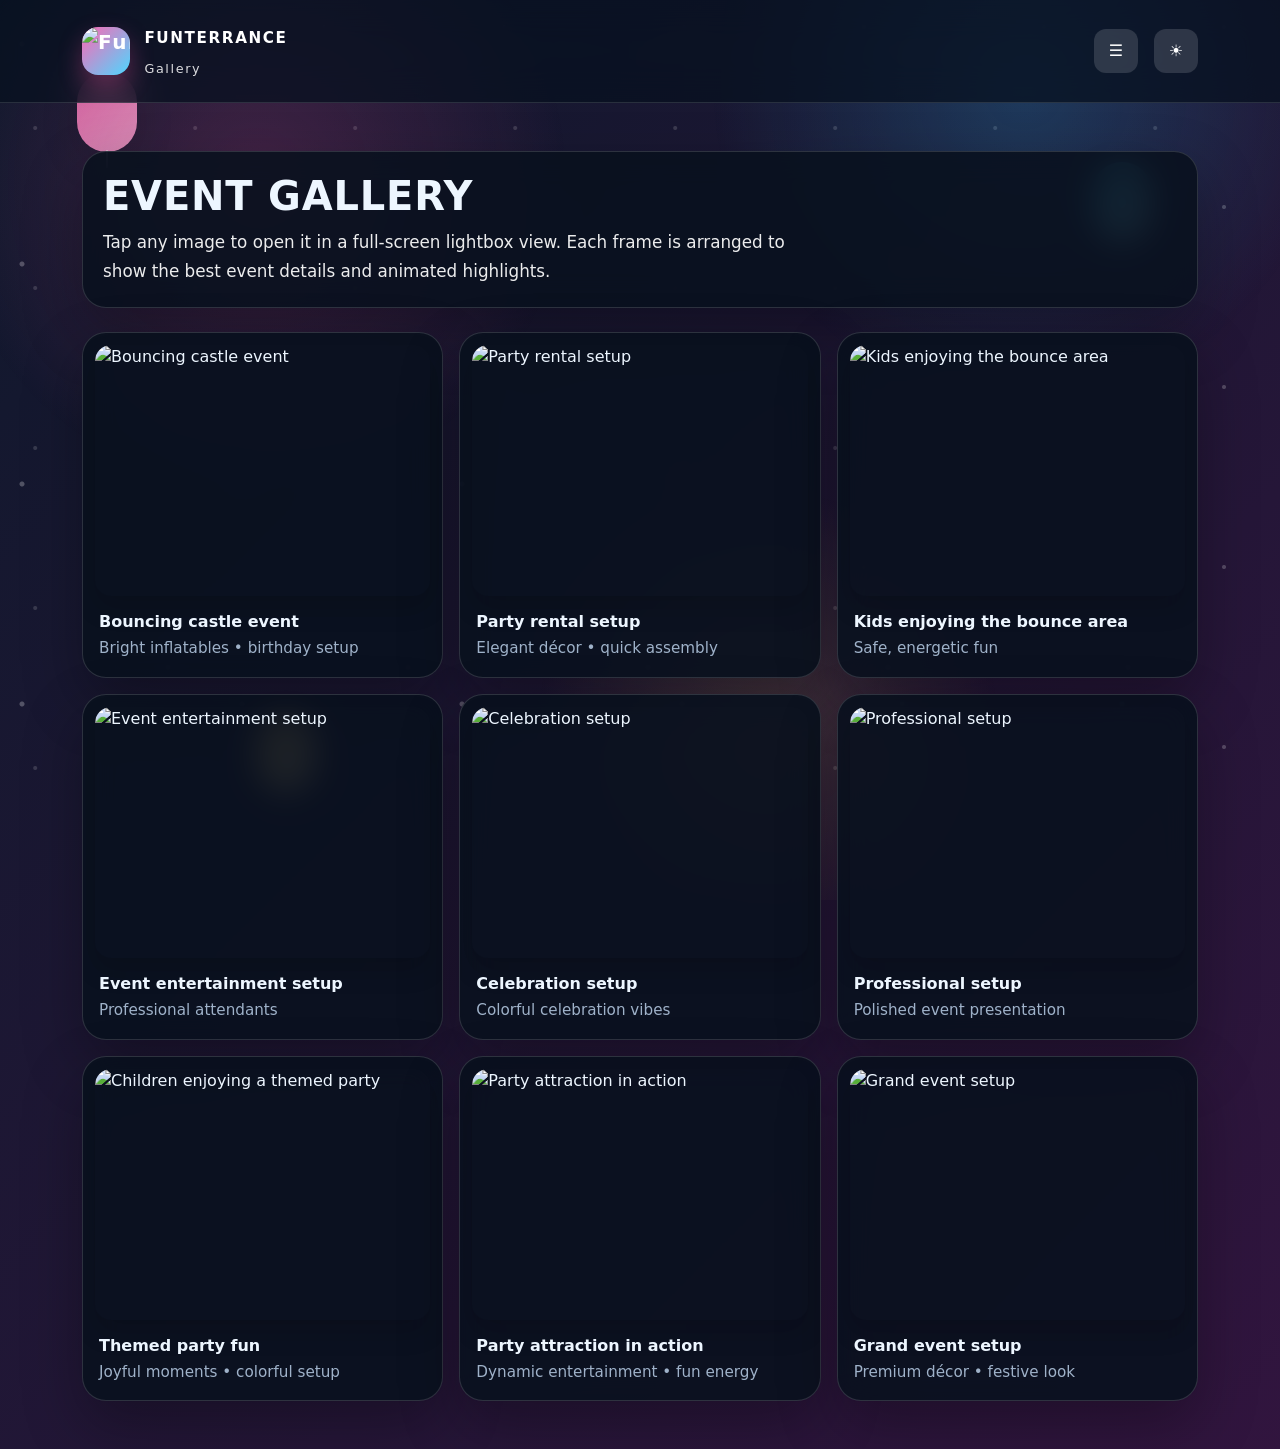
==== gallery.html @ e8298dd8 "Add files via upload" ====
<!DOCTYPE html>
<html lang="en">
  <head>
    <meta charset="UTF-8" />
    <meta name="viewport" content="width=device-width, initial-scale=1.0" />
    <title>FUNTERRANCE BOUNCING CASTLES | Gallery</title>
    <link rel="icon" href="funterrance-icon.svg" />
    <link href="https://cdn.jsdelivr.net/npm/bootstrap@5.3.3/dist/css/bootstrap.min.css" rel="stylesheet" />
    <link rel="stylesheet" href="styles.css" />
  </head>
  <body>
    <div class="ambient-balloons" aria-hidden="true">
      <span class="balloon balloon-one"></span>
      <span class="balloon balloon-two"></span>
      <span class="balloon balloon-three"></span>
    </div>

    <header class="site-header">
      <div class="container">
        <nav class="navbar navbar-expand-lg navbar-light px-0 py-3">
          <a class="navbar-brand brand" href="/">
            <span class="brand-badge"><img src="funterrance-icon.svg" alt="Funterrance icon" /></span>
            <span><span class="title">FUNTERRANCE</span><br /><span class="tag">Gallery</span></span>
          </a>
          <div class="d-flex align-items-center gap-2 ms-auto">
            <button class="menu-toggle" id="menuToggle" type="button" aria-label="Open menu">☰</button>
            <button class="menu-toggle" id="themeToggle" type="button" aria-label="Toggle theme">🌙</button>
          </div>
        </nav>
      </div>
    </header>

    <div class="mobile-menu-panel" id="mobileMenuPanel">
      <div class="d-flex justify-content-between align-items-center mb-3">
        <strong class="text-white">Explore</strong>
        <button class="menu-close" id="menuClose" type="button" aria-label="Close menu">×</button>
      </div>
      <a href="/">Home</a>
      <a href="/services.html">Services</a>
      <a href="/gallery.html">Gallery</a>
      <a href="/booking.html">Booking</a>
      <a href="/payment.html">MPesa</a>
    </div>

    <main class="container py-5">
      <div class="section-card page-card mb-4">
        <h1 class="page-title mb-2">Event gallery</h1>
        <p class="hero-lead mb-0">Tap any image to open it in a full-screen lightbox view. Each frame is arranged to show the best event details and animated highlights.</p>
      </div>
      <div class="gallery-grid mt-3">
        <div class="gallery-card" data-lightbox="https://raw.githubusercontent.com/flippa52/chamberszone/main/Web%20Photos/WhatsApp%20Image%202026-01-06%20at%2001.53.56%20-%20Copy.jpeg" data-caption="Bouncing castle event" role="button" tabindex="0"><img src="https://raw.githubusercontent.com/flippa52/chamberszone/main/Web%20Photos/WhatsApp%20Image%202026-01-06%20at%2001.53.56%20-%20Copy.jpeg" alt="Bouncing castle event" /><div class="caption">Bouncing castle event</div><div class="meta">Bright inflatables • birthday setup</div></div>
        <div class="gallery-card" data-lightbox="https://raw.githubusercontent.com/flippa52/chamberszone/main/Web%20Photos/WhatsApp%20Image%202026-01-06%20at%2001.54.04%20(2).jpeg" data-caption="Party rental setup" role="button" tabindex="0"><img src="https://raw.githubusercontent.com/flippa52/chamberszone/main/Web%20Photos/WhatsApp%20Image%202026-01-06%20at%2001.54.04%20(2).jpeg" alt="Party rental setup" /><div class="caption">Party rental setup</div><div class="meta">Elegant décor • quick assembly</div></div>
        <div class="gallery-card" data-lightbox="https://raw.githubusercontent.com/flippa52/masked-profile/main/WhatsApp%20Image%202026-01-06%20at%2001.54.04.jpeg" data-caption="Kids enjoying the bounce area" role="button" tabindex="0"><img src="https://raw.githubusercontent.com/flippa52/masked-profile/main/WhatsApp%20Image%202026-01-06%20at%2001.54.04.jpeg" alt="Kids enjoying the bounce area" /><div class="caption">Kids enjoying the bounce area</div><div class="meta">Safe, energetic fun</div></div>
        <div class="gallery-card" data-lightbox="https://raw.githubusercontent.com/flippa52/masked-profile/main/WhatsApp%20Image%202026-01-06%20at%2001.54.02.jpeg" data-caption="Event entertainment setup" role="button" tabindex="0"><img src="https://raw.githubusercontent.com/flippa52/masked-profile/main/WhatsApp%20Image%202026-01-06%20at%2001.54.02.jpeg" alt="Event entertainment setup" /><div class="caption">Event entertainment setup</div><div class="meta">Professional attendants</div></div>
        <div class="gallery-card" data-lightbox="https://raw.githubusercontent.com/flippa52/masked-profile/main/WhatsApp%20Image%202026-01-06%20at%2001.54.03%20(1).jpeg" data-caption="Celebration setup" role="button" tabindex="0"><img src="https://raw.githubusercontent.com/flippa52/masked-profile/main/WhatsApp%20Image%202026-01-06%20at%2001.54.03%20(1).jpeg" alt="Celebration setup" /><div class="caption">Celebration setup</div><div class="meta">Colorful celebration vibes</div></div>
        <div class="gallery-card" data-lightbox="https://raw.githubusercontent.com/flippa52/masked-profile/main/WhatsApp%20Image%202026-01-08%20at%2001.32.27.jpeg" data-caption="Professional setup" role="button" tabindex="0"><img src="https://raw.githubusercontent.com/flippa52/masked-profile/main/WhatsApp%20Image%202026-01-08%20at%2001.32.27.jpeg" alt="Professional setup" /><div class="caption">Professional setup</div><div class="meta">Polished event presentation</div></div>
        <div class="gallery-card" data-lightbox="https://raw.githubusercontent.com/flippa52/chamberszone/main/Web%20Photos/WhatsApp%20Image%202026-01-06%20at%2001.53.56.jpeg" data-caption="Children enjoying a themed party" role="button" tabindex="0"><img src="https://raw.githubusercontent.com/flippa52/chamberszone/main/Web%20Photos/WhatsApp%20Image%202026-01-06%20at%2001.53.56.jpeg" alt="Children enjoying a themed party" /><div class="caption">Themed party fun</div><div class="meta">Joyful moments • colorful setup</div></div>
        <div class="gallery-card" data-lightbox="https://raw.githubusercontent.com/flippa52/chamberszone/main/Web%20Photos/WhatsApp%20Image%202026-01-06%20at%2001.53.57.jpeg" data-caption="Party attraction in action" role="button" tabindex="0"><img src="https://raw.githubusercontent.com/flippa52/chamberszone/main/Web%20Photos/WhatsApp%20Image%202026-01-06%20at%2001.53.57.jpeg" alt="Party attraction in action" /><div class="caption">Party attraction in action</div><div class="meta">Dynamic entertainment • fun energy</div></div>
        <div class="gallery-card" data-lightbox="https://raw.githubusercontent.com/flippa52/chamberszone/main/Web%20Photos/WhatsApp%20Image%202026-01-06%20at%2001.54.05.jpeg" data-caption="Grand event setup" role="button" tabindex="0"><img src="https://raw.githubusercontent.com/flippa52/chamberszone/main/Web%20Photos/WhatsApp%20Image%202026-01-06%20at%2001.54.05.jpeg" alt="Grand event setup" /><div class="caption">Grand event setup</div><div class="meta">Premium décor • festive look</div></div>
      </div>
    </main>

    <div id="photoModal" class="modal" aria-hidden="true">
      <div class="modal-content">
        <button class="close-modal" id="closeModal" type="button" aria-label="Close image">×</button>
        <img id="modalImage" src="" alt="Expanded gallery image" />
        <div class="caption" id="modalCaption"></div>
      </div>
    </div>

    <script src="https://cdn.jsdelivr.net/npm/bootstrap@5.3.3/dist/js/bootstrap.bundle.min.js"></script>
    <script src="app.js"></script>
  </body>
</html>
---- styles.css ----
:root {
  --bg: #07111f;
  --panel: rgba(255, 255, 255, 0.86);
  --panel-strong: rgba(255, 255, 255, 0.95);
  --text: #11203d;
  --muted: #5d6b84;
  --primary: #ff4fa3;
  --secondary: #24c7ff;
  --accent: #ffd166;
  --border: rgba(17, 32, 61, 0.12);
  --shadow: 0 24px 60px rgba(5, 15, 35, 0.18);
}

:root[data-theme='dark'] {
  --bg: #030711;
  --panel: rgba(9, 17, 30, 0.9);
  --panel-strong: rgba(13, 23, 38, 0.95);
  --text: #edf6ff;
  --muted: #9fb2c9;
  --primary: #ff68b4;
  --secondary: #4dd7ff;
  --accent: #ffe08a;
  --border: rgba(255, 255, 255, 0.14);
  --shadow: 0 24px 60px rgba(0, 0, 0, 0.3);
}

* { box-sizing: border-box; }
html { scroll-behavior: smooth; }
body {
  margin: 0;
  font-family: 'Inter', system-ui, -apple-system, BlinkMacSystemFont, 'Segoe UI', sans-serif;
  color: var(--text);
  background: linear-gradient(135deg, rgba(10, 20, 40, 0.98), rgba(38, 8, 52, 0.95));
  min-height: 100vh;
  overflow-x: hidden;
  position: relative;
}

body::before,
body::after {
  content: '';
  position: fixed;
  inset: 0;
  pointer-events: none;
  z-index: 0;
}

body::before {
  background-image:
    radial-gradient(circle at 10% 20%, rgba(255,255,255,0.35) 0 2px, transparent 3px),
    radial-gradient(circle at 80% 15%, rgba(255,255,255,0.3) 0 1.5px, transparent 2.5px),
    radial-gradient(circle at 22% 80%, rgba(255,255,255,0.2) 0 1.5px, transparent 2.5px),
    radial-gradient(circle at 70% 78%, rgba(255,255,255,0.28) 0 2px, transparent 3px);
  background-size: 220px 220px, 180px 180px, 160px 160px, 240px 240px;
  animation: glitter 14s linear infinite;
  opacity: 0.75;
}

body::after {
  background: radial-gradient(circle at 20% 20%, rgba(255, 79, 163, 0.2), transparent 25%),
    radial-gradient(circle at 80% 10%, rgba(36, 199, 255, 0.2), transparent 24%),
    radial-gradient(circle at 60% 80%, rgba(255, 209, 102, 0.16), transparent 22%);
  animation: drift 18s ease-in-out infinite alternate;
}

.ambient-balloons {
  position: fixed;
  inset: 0;
  pointer-events: none;
  z-index: 0;
}

.balloon {
  position: absolute;
  display: block;
  width: 60px;
  height: 80px;
  border-radius: 999px 999px 999px 999px;
  opacity: 0.8;
  animation: balloon-float 8s ease-in-out infinite;
  filter: drop-shadow(0 10px 20px rgba(0, 0, 0, 0.2));
}

.balloon::after {
  content: '';
  position: absolute;
  bottom: -16px;
  left: 50%;
  width: 2px;
  height: 18px;
  transform: translateX(-50%);
  background: rgba(255,255,255,0.65);
}

.balloon-one { top: 8%; left: 6%; background: linear-gradient(135deg, #ff73b8, #ffb1d9); }
.balloon-two { top: 18%; right: 10%; background: linear-gradient(135deg, #37d8ff, #aef3ff); animation-delay: -2.5s; }
.balloon-three { bottom: 12%; left: 20%; background: linear-gradient(135deg, #ffd166, #ffe8a1); animation-delay: -4.2s; }

main, .site-header, .footer {
  position: relative;
  z-index: 1;
}

img { max-width: 100%; display: block; }
a { text-decoration: none; }

.site-header {
  position: sticky;
  top: 0;
  z-index: 15;
  backdrop-filter: blur(18px);
  background: rgba(7, 17, 31, 0.75);
  border-bottom: 1px solid rgba(255,255,255,0.12);
}

.navbar { padding: 0.7rem 0; }
.brand {
  display: flex;
  align-items: center;
  gap: 0.9rem;
  color: #fff;
  font-weight: 800;
  letter-spacing: 0.08em;
}

.brand-badge {
  display: inline-flex;
  align-items: center;
  justify-content: center;
  width: 48px;
  height: 48px;
  border-radius: 16px;
  background: linear-gradient(135deg, var(--primary), var(--secondary));
  color: white;
  box-shadow: 0 10px 24px rgba(255, 79, 163, 0.28);
  overflow: hidden;
}

.brand-badge img { width: 100%; height: 100%; object-fit: cover; }
.brand .title {
  font-size: 0.95rem;
  text-transform: uppercase;
  color: #fff;
}
.brand .tag { color: rgba(255,255,255,0.85); font-size: 0.8rem; font-weight: 500; }

.nav-link {
  color: rgba(255,255,255,0.88) !important;
  font-weight: 600;
  margin: 0 0.15rem;
}
.nav-link:hover { color: #fff !important; }

.menu-toggle {
  border: 0;
  color: #fff;
  background: rgba(255,255,255,0.14);
  width: 44px;
  height: 44px;
  border-radius: 12px;
  display: inline-flex;
  align-items: center;
  justify-content: center;
  margin-left: 0.5rem;
}

.mobile-menu-panel {
  position: fixed;
  top: 0;
  right: -100%;
  width: min(320px, 90vw);
  height: 100vh;
  background: rgba(7, 17, 31, 0.96);
  z-index: 30;
  padding: 1.25rem;
  transition: right 0.3s ease;
  box-shadow: -12px 0 32px rgba(0,0,0,0.28);
}

.mobile-menu-panel.is-open { right: 0; }
.mobile-menu-panel .menu-close { background: transparent; color: #fff; border: 0; font-size: 1.75rem; }
.mobile-menu-panel a { display: block; color: #fff; padding: 0.75rem 0; border-bottom: 1px solid rgba(255,255,255,0.1); }
.mobile-menu-panel a:last-child { border-bottom: 0; }

.hero { padding: 3.25rem 0 2rem; }
.hero-card, .page-card, .gallery-card, .card, .stat-card, .info-card, .payment-card {
  background: var(--panel);
  border: 1px solid var(--border);
  box-shadow: var(--shadow);
  border-radius: 24px;
  backdrop-filter: blur(16px);
}

.hero-card { padding: 2rem; }

.contact-hero,
.package-hero,
.payment-hero {
  position: relative;
  overflow: hidden;
  padding: 1.4rem;
  background: linear-gradient(135deg, rgba(255,79,163,0.22), rgba(36,199,255,0.18));
  border: 1px solid rgba(255,255,255,0.18);
  box-shadow: 0 18px 40px rgba(9, 17, 30, 0.18);
}

.contact-hero::before,
.package-hero::before,
.payment-hero::before {
  content: '';
  position: absolute;
  width: 220px;
  height: 220px;
  right: -70px;
  top: -90px;
  background: rgba(255,209,102,0.24);
  border-radius: 50%;
  filter: blur(24px);
  animation: floatGlow 5.5s ease-in-out infinite;
}

.contact-actions,
.social-links {
  display: flex;
  flex-wrap: wrap;
  gap: 0.7rem;
  margin-top: 1rem;
}

.contact-pill,
.social-pill {
  display: inline-flex;
  align-items: center;
  gap: 0.45rem;
  padding: 0.72rem 0.95rem;
  border-radius: 999px;
  background: rgba(255,255,255,0.75);
  color: var(--text);
  font-weight: 700;
  box-shadow: 0 10px 20px rgba(15, 25, 45, 0.12);
}

.social-pill {
  background: rgba(7, 17, 31, 0.85);
  color: #fff;
}

.pulse-card {
  animation: breathe 4.4s ease-in-out infinite;
}

@keyframes breathe {
  0%, 100% { transform: translateY(0); }
  50% { transform: translateY(-8px); }
}

@keyframes floatGlow {
  0%, 100% { transform: translate3d(0, 0, 0) scale(1); }
  50% { transform: translate3d(8px, 16px, 0) scale(1.06); }
}
.eyebrow {
  display: inline-block;
  padding: 0.45rem 0.75rem;
  border-radius: 999px;
  background: rgba(255, 255, 255, 0.62);
  color: var(--primary);
  font-weight: 700;
  letter-spacing: 0.04em;
  text-transform: uppercase;
  font-size: 0.78rem;
  margin-bottom: 1rem;
}

.hero-title,
.page-title,
.section-title h2 {
  font-weight: 900;
  letter-spacing: 0.02em;
  text-transform: uppercase;
}

.hero-title {
  font-size: clamp(2rem, 3.6vw, 3.25rem);
  line-height: 1.05;
  margin-bottom: 1rem;
  color: #fff;
  text-shadow: 0 0 12px rgba(255, 255, 255, 0.12);
}

.glitch-title {
  display: inline-block;
  position: relative;
  color: #fff;
  text-transform: uppercase;
  letter-spacing: 0.12em;
  background: linear-gradient(90deg, rgba(255,255,255,0.98), rgba(255,209,102,0.95) 25%, rgba(255,79,163,0.95) 55%, rgba(36,199,255,0.95) 85%, rgba(255,255,255,0.98));
  -webkit-background-clip: text;
  -webkit-text-fill-color: transparent;
  text-shadow: 0 0 18px rgba(255,255,255,0.16);
  animation: glitch 3.6s steps(2, end) infinite;
}

.hero-title .glitch-title::before,
.hero-title .glitch-title::after {
  content: attr(data-text);
  position: absolute;
  left: 0;
  top: 0;
  width: 100%;
  overflow: hidden;
  opacity: 0.45;
}

.hero-title .glitch-title::before { transform: translate(-1px, 1px); color: var(--secondary); animation: glitch-shift 2.2s infinite; }
.hero-title .glitch-title::after { transform: translate(1px, -1px); color: var(--primary); animation: glitch-shift 2.4s reverse infinite; }

.hero-lead { color: rgba(255,255,255,0.92); font-size: 1.05rem; line-height: 1.75; max-width: 700px; }
.hero-actions { display: flex; flex-wrap: wrap; gap: 0.9rem; margin-top: 1.5rem; }
.primary-btn, .secondary-btn, .ghost-btn {
  display: inline-flex;
  align-items: center;
  justify-content: center;
  padding: 0.8rem 1.1rem;
  border-radius: 999px;
  font-weight: 700;
  transition: transform 0.25s ease, box-shadow 0.25s ease;
}
.primary-btn { background: linear-gradient(135deg, var(--primary), var(--secondary)); color: #fff; box-shadow: 0 12px 24px rgba(36, 199, 255, 0.2); }
.secondary-btn { background: rgba(255,255,255,0.16); color: #fff; border: 1px solid rgba(255,255,255,0.25); }
.ghost-btn { background: rgba(255,255,255,0.75); color: var(--text); }
.primary-btn:hover, .secondary-btn:hover, .ghost-btn:hover { transform: translateY(-2px); }

.hero-visual { position: relative; }
.hero-visual img {
  border-radius: 26px;
  width: 100%;
  height: 100%;
  min-height: 320px;
  object-fit: cover;
  box-shadow: var(--shadow);
  animation: bob 5.5s ease-in-out infinite;
}

.stats-grid { display: grid; grid-template-columns: repeat(3, minmax(0, 1fr)); gap: 1rem; margin-top: 1.5rem; }
.stat-card { padding: 1rem; text-align: center; }
.stat-card strong { font-size: 1.1rem; color: var(--primary); }
.stat-card span { color: var(--muted); font-size: 0.9rem; }

.section-card { padding: 1.45rem; margin-bottom: 1.25rem; }
.section-title { display: flex; align-items: center; justify-content: space-between; gap: 1rem; margin-bottom: 1rem; }
.section-title h2 { margin: 0; font-size: 1.3rem; color: #fff; }
.section-title a { color: #ffd166; font-weight: 700; }

.card, .page-card, .info-card, .payment-card, .stat-card {
  padding: 1.25rem;
  color: var(--text);
}
.card h3, .page-card h3 { margin-top: 0.2rem; margin-bottom: 0.7rem; }
.card-icon { font-size: 1.9rem; margin-bottom: 0.7rem; }

.gallery-grid {
  display: grid;
  grid-template-columns: repeat(3, minmax(0, 1fr));
  gap: 1rem;
}
.gallery-card { overflow: hidden; padding: 0.75rem; }
.gallery-card img {
  width: 100%;
  aspect-ratio: 4 / 3;
  object-fit: cover;
  border-radius: 16px;
  transition: transform 0.35s ease, box-shadow 0.35s ease;
  box-shadow: 0 12px 26px rgba(0,0,0,0.16);
}
.gallery-card:hover img { transform: scale(1.06); }
.gallery-card .caption { padding: 0.85rem 0.25rem 0.2rem; font-weight: 700; color: var(--text); }
.gallery-card .meta { padding: 0 0.25rem 0.3rem; color: var(--muted); font-size: 0.95rem; }

.map-card iframe { border: 0; border-radius: 18px; width: 100%; min-height: 280px; }

.list-check { padding-left: 1rem; color: var(--text); }
.list-check li { margin-bottom: 0.45rem; }

form label { display: block; font-weight: 600; margin-bottom: 0.35rem; color: var(--text); }
form input,
form select,
form textarea {
  width: 100%;
  padding: 0.8rem 0.95rem;
  margin-bottom: 0.95rem;
  border: 1px solid var(--border);
  border-radius: 14px;
  background: rgba(255,255,255,0.68);
  color: var(--text);
}
form textarea { min-height: 120px; resize: vertical; }
.form-status { min-height: 1.5rem; color: var(--primary); font-weight: 600; margin-top: 0.6rem; }

.payment-steps .step-chip {
  padding: 0.75rem 0.9rem;
  background: rgba(255,255,255,0.68);
  border-radius: 999px;
  margin-bottom: 0.6rem;
  border: 1px solid var(--border);
}

.footer {
  padding: 2rem 0 1.5rem;
  color: rgba(255,255,255,0.86);
}
.footer-inner {
  display: flex;
  justify-content: space-between;
  gap: 1rem;
  flex-wrap: wrap;
  padding-top: 1rem;
  border-top: 1px solid rgba(255,255,255,0.14);
}
.footer a { color: #ffd166; }

.modal {
  position: fixed;
  inset: 0;
  background: rgba(2, 6, 14, 0.82);
  display: none;
  align-items: center;
  justify-content: center;
  padding: 1.25rem;
  z-index: 40;
}
.modal.is-open { display: flex; }
.modal-content {
  position: relative;
  width: min(920px, 100%);
  background: #fff;
  border-radius: 24px;
  padding: 1rem;
  box-shadow: var(--shadow);
}
.modal-content img { width: 100%; max-height: 78vh; object-fit: cover; border-radius: 18px; }
.close-modal {
  position: absolute;
  right: 0.8rem;
  top: 0.8rem;
  border: 0;
  width: 42px;
  height: 42px;
  border-radius: 50%;
  background: rgba(255,255,255,0.9);
  font-size: 1.4rem;
}

@keyframes glitch {
  0%, 100% { transform: translate(0); }
  20% { transform: translate(-1px, 1px); }
  40% { transform: translate(1px, -1px); }
  60% { transform: translate(-1px, -1px); }
  80% { transform: translate(1px, 1px); }
}

@keyframes glitch-shift {
  0%, 100% { clip-path: inset(0 0 0 0); }
  20% { clip-path: inset(20% 0 55% 0); }
  40% { clip-path: inset(10% 0 40% 0); }
  60% { clip-path: inset(65% 0 5% 0); }
  80% { clip-path: inset(25% 0 30% 0); }
}

@keyframes glitter {
  0% { transform: translateY(0); }
  100% { transform: translateY(10px); }
}

@keyframes drift {
  0% { transform: translate3d(-1%, -1.5%, 0); }
  100% { transform: translate3d(1.8%, 1.4%, 0); }
}

@keyframes bob {
  0%, 100% { transform: translateY(0); }
  50% { transform: translateY(-12px); }
}

@keyframes balloon-float {
  0%, 100% { transform: translate3d(0, 0, 0) rotate(0deg); }
  50% { transform: translate3d(12px, -18px, 0) rotate(4deg); }
}

.direction-links {
  display: flex;
  flex-wrap: wrap;
  gap: 0.5rem;
  margin-top: 0.35rem;
}

.direction-links a {
  display: inline-flex;
  align-items: center;
  justify-content: center;
  padding: 0.45rem 0.7rem;
  border-radius: 999px;
  background: rgba(255,255,255,0.74);
  color: var(--text);
  font-weight: 700;
  border: 1px solid rgba(255,255,255,0.4);
}

.gallery-card {
  position: relative;
}

.gallery-card::before {
  content: '';
  position: absolute;
  inset: 0;
  border-radius: 20px;
  background: linear-gradient(135deg, rgba(255,79,163,0.16), rgba(36,199,255,0.14));
  opacity: 0;
  transition: opacity 0.25s ease;
  pointer-events: none;
}

.gallery-card:hover::before,
.gallery-card:focus-within::before {
  opacity: 1;
}

@media (max-width: 991px) {
  .hero-card { margin-bottom: 1rem; }
  .gallery-grid { grid-template-columns: repeat(2, minmax(0, 1fr)); }
}

@media (max-width: 576px) {
  .hero { padding-top: 1.6rem; }
  .stats-grid { grid-template-columns: 1fr; }
  .gallery-grid { grid-template-columns: 1fr; }
  .hero-card { padding: 1.3rem; }
  .section-title { flex-direction: column; align-items: flex-start; }
  .direction-links { flex-direction: column; align-items: flex-start; }
}
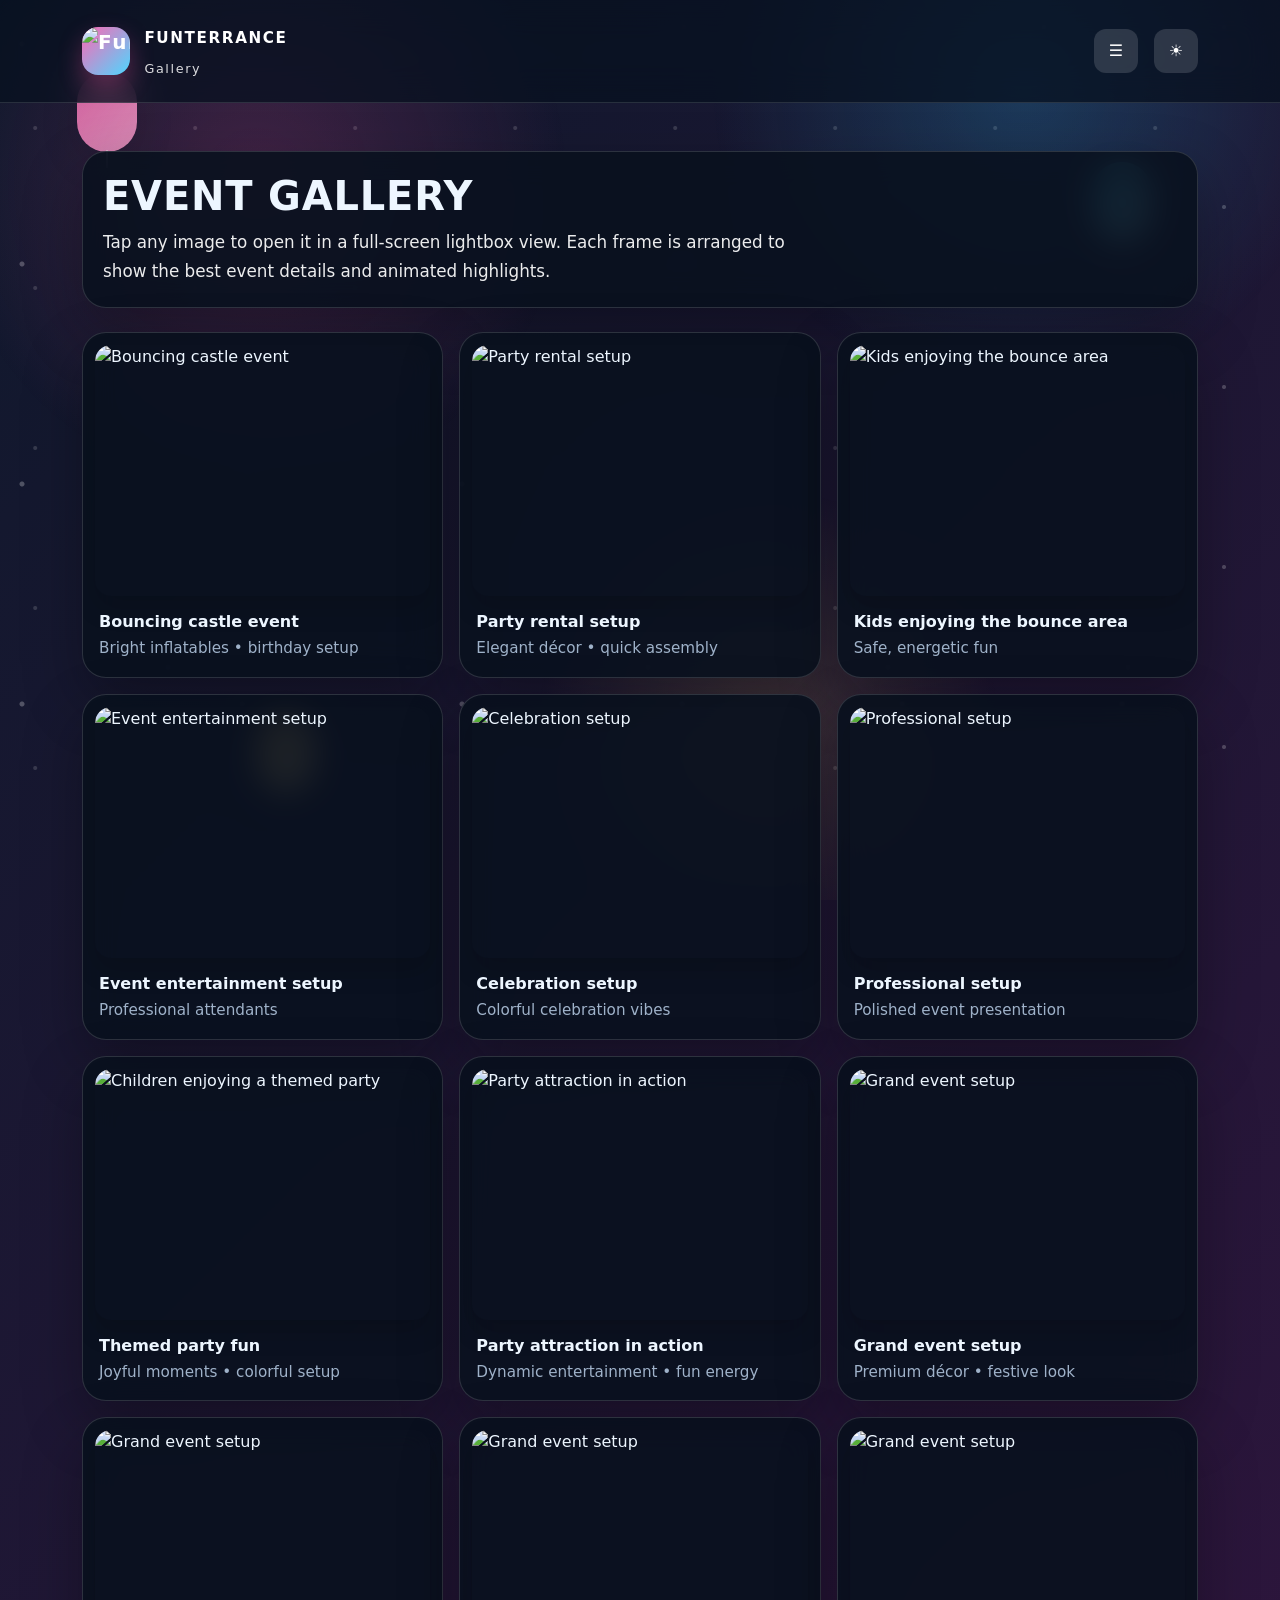
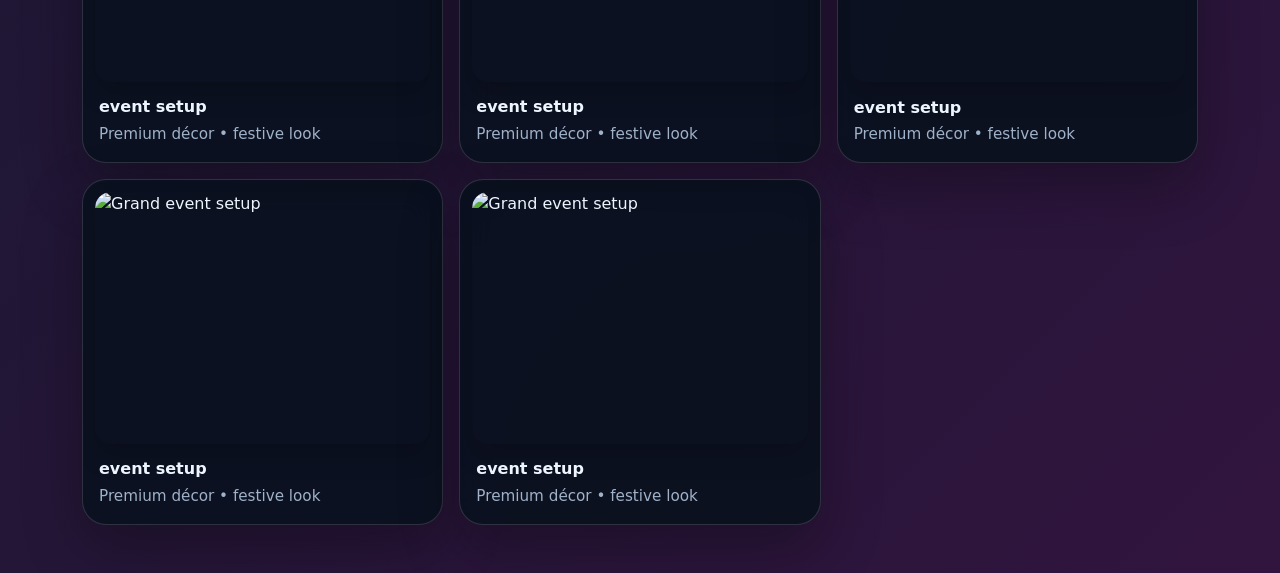
==== commit 0147bcde: "Add files via upload" ====
--- a/gallery.html
+++ b/gallery.html
@@ -57,6 +57,14 @@
         <div class="gallery-card" data-lightbox="https://raw.githubusercontent.com/flippa52/chamberszone/main/Web%20Photos/WhatsApp%20Image%202026-01-06%20at%2001.53.56.jpeg" data-caption="Children enjoying a themed party" role="button" tabindex="0"><img src="https://raw.githubusercontent.com/flippa52/chamberszone/main/Web%20Photos/WhatsApp%20Image%202026-01-06%20at%2001.53.56.jpeg" alt="Children enjoying a themed party" /><div class="caption">Themed party fun</div><div class="meta">Joyful moments • colorful setup</div></div>
         <div class="gallery-card" data-lightbox="https://raw.githubusercontent.com/flippa52/chamberszone/main/Web%20Photos/WhatsApp%20Image%202026-01-06%20at%2001.53.57.jpeg" data-caption="Party attraction in action" role="button" tabindex="0"><img src="https://raw.githubusercontent.com/flippa52/chamberszone/main/Web%20Photos/WhatsApp%20Image%202026-01-06%20at%2001.53.57.jpeg" alt="Party attraction in action" /><div class="caption">Party attraction in action</div><div class="meta">Dynamic entertainment • fun energy</div></div>
         <div class="gallery-card" data-lightbox="https://raw.githubusercontent.com/flippa52/chamberszone/main/Web%20Photos/WhatsApp%20Image%202026-01-06%20at%2001.54.05.jpeg" data-caption="Grand event setup" role="button" tabindex="0"><img src="https://raw.githubusercontent.com/flippa52/chamberszone/main/Web%20Photos/WhatsApp%20Image%202026-01-06%20at%2001.54.05.jpeg" alt="Grand event setup" /><div class="caption">Grand event setup</div><div class="meta">Premium décor • festive look</div></div>
+      <div class="gallery-card" data-lightbox="https://github.com/flippa52/masked-profile/blob/main/WhatsApp%20Image%202026-01-08%20at%2001.32.25.jpeg" data-caption="Grand event setup" role="button" tabindex="0"><img src="https://raw.githubusercontent.com/flippa52/chamberszone/main/Web%20Photos/WhatsApp%20Image%202026-01-06%20at%2001.54.05.jpeg" alt="Grand event setup" /><div class="caption">event setup</div><div class="meta">Premium décor • festive look</div></div>
+       <div class="gallery-card" data-lightbox="https://github.com/flippa52/masked-profile/blob/main/WhatsApp%20Image%202026-01-06%20at%2001.54.06.jpeg" data-caption="Grand event setup" role="button" tabindex="0"><img src="https://github.com/flippa52/masked-profile/blob/main/WhatsApp%20Image%202026-01-06%20at%2001.54.06.jpeg" alt="Grand event setup" /><div class="caption">event setup</div><div class="meta">Premium décor • festive look</div></div>
+       <div class="gallery-card" data-lightbox="https://github.com/flippa52/masked-profile/blob/main/WhatsApp%20Image%202026-01-06%20at%2001.54.05%20(1).jpeg" data-caption="Grand event setup" role="button" tabindex="0"><img src="https://github.com/flippa52/masked-profile/blob/main/WhatsApp%20Image%202026-01-06%20at%2001.54.05%20(1).jpeg" alt="Grand event setup" /><div class="caption">event setup</div><div class="meta">Premium décor • festive look</div></div>
+        <div class="gallery-card" data-lightbox="https://github.com/flippa52/masked-profile/blob/main/WhatsApp%20Image%202026-01-08%20at%2001.32.27%20(1).jpeg" data-caption="Grand event setup" role="button" tabindex="0"><img src="https://github.com/flippa52/masked-profile/blob/main/WhatsApp%20Image%202026-01-08%20at%2001.32.27%20(1).jpeg" alt="Grand event setup" /><div class="caption">event setup</div><div class="meta">Premium décor • festive look</div></div>
+        <div class="gallery-card" data-lightbox="https://github.com/flippa52/masked-profile/blob/main/WhatsApp%20Image%202026-01-08%20at%2001.32.27.jpeg" data-caption="Grand event setup" role="button" tabindex="0"><img src="https://github.com/flippa52/masked-profile/blob/main/WhatsApp%20Image%202026-01-08%20at%2001.32.27.jpeg" alt="Grand event setup" /><div class="caption">event setup</div><div class="meta">Premium décor • festive look</div></div>
+
+      
+      </div>
       </div>
     </main>
 
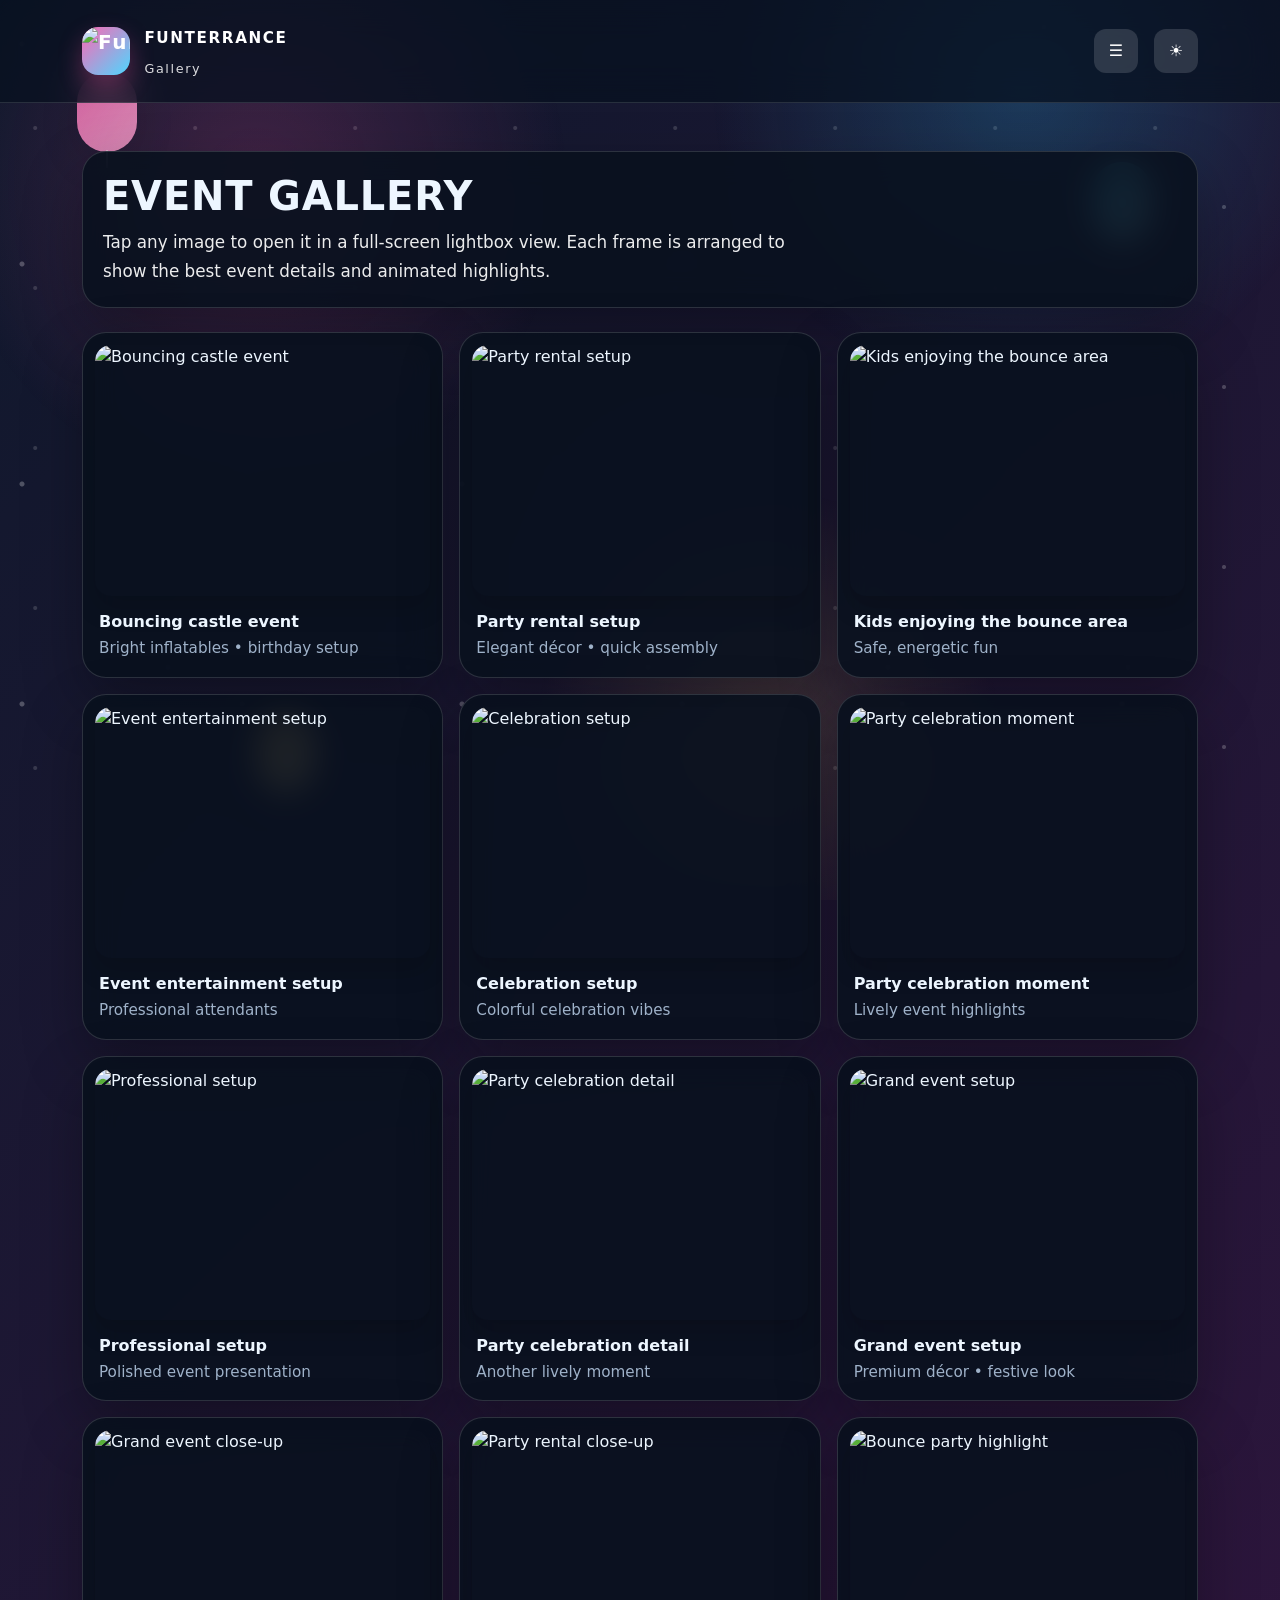
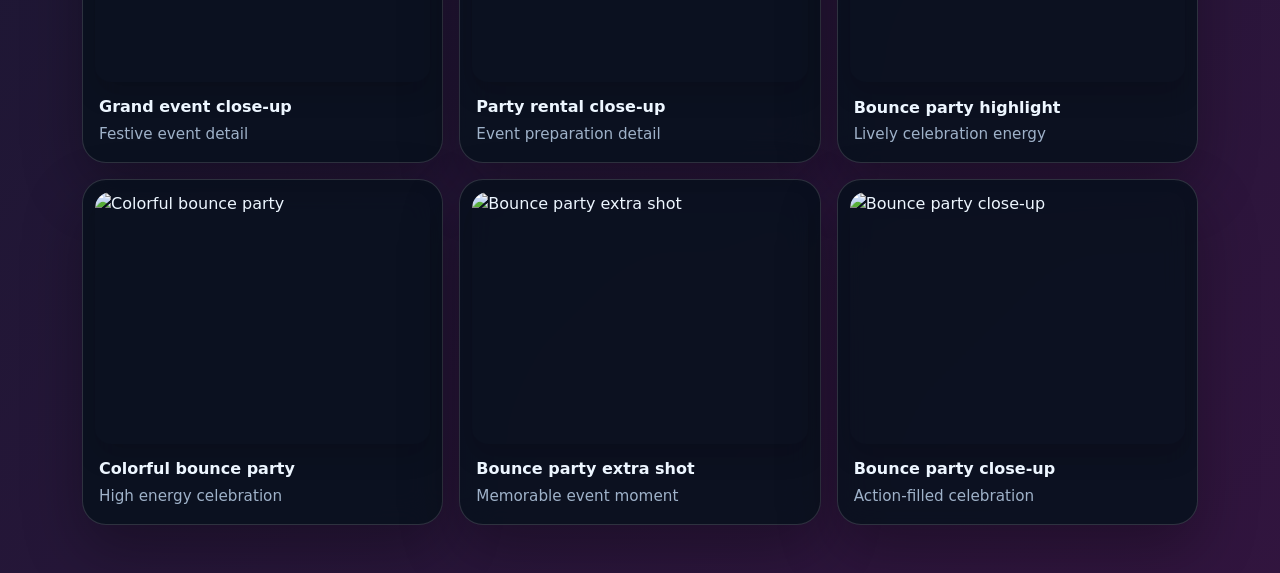
==== commit b22ec649: "Add files via upload" ====
--- a/gallery.html
+++ b/gallery.html
@@ -53,18 +53,19 @@
         <div class="gallery-card" data-lightbox="https://raw.githubusercontent.com/flippa52/masked-profile/main/WhatsApp%20Image%202026-01-06%20at%2001.54.04.jpeg" data-caption="Kids enjoying the bounce area" role="button" tabindex="0"><img src="https://raw.githubusercontent.com/flippa52/masked-profile/main/WhatsApp%20Image%202026-01-06%20at%2001.54.04.jpeg" alt="Kids enjoying the bounce area" /><div class="caption">Kids enjoying the bounce area</div><div class="meta">Safe, energetic fun</div></div>
         <div class="gallery-card" data-lightbox="https://raw.githubusercontent.com/flippa52/masked-profile/main/WhatsApp%20Image%202026-01-06%20at%2001.54.02.jpeg" data-caption="Event entertainment setup" role="button" tabindex="0"><img src="https://raw.githubusercontent.com/flippa52/masked-profile/main/WhatsApp%20Image%202026-01-06%20at%2001.54.02.jpeg" alt="Event entertainment setup" /><div class="caption">Event entertainment setup</div><div class="meta">Professional attendants</div></div>
         <div class="gallery-card" data-lightbox="https://raw.githubusercontent.com/flippa52/masked-profile/main/WhatsApp%20Image%202026-01-06%20at%2001.54.03%20(1).jpeg" data-caption="Celebration setup" role="button" tabindex="0"><img src="https://raw.githubusercontent.com/flippa52/masked-profile/main/WhatsApp%20Image%202026-01-06%20at%2001.54.03%20(1).jpeg" alt="Celebration setup" /><div class="caption">Celebration setup</div><div class="meta">Colorful celebration vibes</div></div>
+        <div class="gallery-card" data-lightbox="https://raw.githubusercontent.com/flippa52/masked-profile/main/WhatsApp%20Image%202026-01-06%20at%2001.54.03.jpeg" data-caption="Party celebration moment" role="button" tabindex="0"><img src="https://raw.githubusercontent.com/flippa52/masked-profile/main/WhatsApp%20Image%202026-01-06%20at%2001.54.03.jpeg" alt="Party celebration moment" /><div class="caption">Party celebration moment</div><div class="meta">Lively event highlights</div></div>
         <div class="gallery-card" data-lightbox="https://raw.githubusercontent.com/flippa52/masked-profile/main/WhatsApp%20Image%202026-01-08%20at%2001.32.27.jpeg" data-caption="Professional setup" role="button" tabindex="0"><img src="https://raw.githubusercontent.com/flippa52/masked-profile/main/WhatsApp%20Image%202026-01-08%20at%2001.32.27.jpeg" alt="Professional setup" /><div class="caption">Professional setup</div><div class="meta">Polished event presentation</div></div>
-        <div class="gallery-card" data-lightbox="https://raw.githubusercontent.com/flippa52/chamberszone/main/Web%20Photos/WhatsApp%20Image%202026-01-06%20at%2001.53.56.jpeg" data-caption="Children enjoying a themed party" role="button" tabindex="0"><img src="https://raw.githubusercontent.com/flippa52/chamberszone/main/Web%20Photos/WhatsApp%20Image%202026-01-06%20at%2001.53.56.jpeg" alt="Children enjoying a themed party" /><div class="caption">Themed party fun</div><div class="meta">Joyful moments • colorful setup</div></div>
-        <div class="gallery-card" data-lightbox="https://raw.githubusercontent.com/flippa52/chamberszone/main/Web%20Photos/WhatsApp%20Image%202026-01-06%20at%2001.53.57.jpeg" data-caption="Party attraction in action" role="button" tabindex="0"><img src="https://raw.githubusercontent.com/flippa52/chamberszone/main/Web%20Photos/WhatsApp%20Image%202026-01-06%20at%2001.53.57.jpeg" alt="Party attraction in action" /><div class="caption">Party attraction in action</div><div class="meta">Dynamic entertainment • fun energy</div></div>
+        <div class="gallery-card" data-lightbox="https://raw.githubusercontent.com/flippa52/masked-profile/main/WhatsApp%20Image%202026-01-08%20at%2001.32.27%20(1).jpeg" data-caption="Party celebration detail" role="button" tabindex="0"><img src="https://raw.githubusercontent.com/flippa52/masked-profile/main/WhatsApp%20Image%202026-01-08%20at%2001.32.27%20(1).jpeg" alt="Party celebration detail" /><div class="caption">Party celebration detail</div><div class="meta">Another lively moment</div></div>
+    
         <div class="gallery-card" data-lightbox="https://raw.githubusercontent.com/flippa52/chamberszone/main/Web%20Photos/WhatsApp%20Image%202026-01-06%20at%2001.54.05.jpeg" data-caption="Grand event setup" role="button" tabindex="0"><img src="https://raw.githubusercontent.com/flippa52/chamberszone/main/Web%20Photos/WhatsApp%20Image%202026-01-06%20at%2001.54.05.jpeg" alt="Grand event setup" /><div class="caption">Grand event setup</div><div class="meta">Premium décor • festive look</div></div>
-      <div class="gallery-card" data-lightbox="https://github.com/flippa52/masked-profile/blob/main/WhatsApp%20Image%202026-01-08%20at%2001.32.25.jpeg" data-caption="Grand event setup" role="button" tabindex="0"><img src="https://raw.githubusercontent.com/flippa52/chamberszone/main/Web%20Photos/WhatsApp%20Image%202026-01-06%20at%2001.54.05.jpeg" alt="Grand event setup" /><div class="caption">event setup</div><div class="meta">Premium décor • festive look</div></div>
-       <div class="gallery-card" data-lightbox="https://github.com/flippa52/masked-profile/blob/main/WhatsApp%20Image%202026-01-06%20at%2001.54.06.jpeg" data-caption="Grand event setup" role="button" tabindex="0"><img src="https://github.com/flippa52/masked-profile/blob/main/WhatsApp%20Image%202026-01-06%20at%2001.54.06.jpeg" alt="Grand event setup" /><div class="caption">event setup</div><div class="meta">Premium décor • festive look</div></div>
-       <div class="gallery-card" data-lightbox="https://github.com/flippa52/masked-profile/blob/main/WhatsApp%20Image%202026-01-06%20at%2001.54.05%20(1).jpeg" data-caption="Grand event setup" role="button" tabindex="0"><img src="https://github.com/flippa52/masked-profile/blob/main/WhatsApp%20Image%202026-01-06%20at%2001.54.05%20(1).jpeg" alt="Grand event setup" /><div class="caption">event setup</div><div class="meta">Premium décor • festive look</div></div>
-        <div class="gallery-card" data-lightbox="https://github.com/flippa52/masked-profile/blob/main/WhatsApp%20Image%202026-01-08%20at%2001.32.27%20(1).jpeg" data-caption="Grand event setup" role="button" tabindex="0"><img src="https://github.com/flippa52/masked-profile/blob/main/WhatsApp%20Image%202026-01-08%20at%2001.32.27%20(1).jpeg" alt="Grand event setup" /><div class="caption">event setup</div><div class="meta">Premium décor • festive look</div></div>
-        <div class="gallery-card" data-lightbox="https://github.com/flippa52/masked-profile/blob/main/WhatsApp%20Image%202026-01-08%20at%2001.32.27.jpeg" data-caption="Grand event setup" role="button" tabindex="0"><img src="https://github.com/flippa52/masked-profile/blob/main/WhatsApp%20Image%202026-01-08%20at%2001.32.27.jpeg" alt="Grand event setup" /><div class="caption">event setup</div><div class="meta">Premium décor • festive look</div></div>
+        <div class="gallery-card" data-lightbox="https://raw.githubusercontent.com/flippa52/masked-profile/main/WhatsApp%20Image%202026-01-06%20at%2001.54.05%20(1).jpeg" data-caption="Grand event close-up" role="button" tabindex="0"><img src="https://raw.githubusercontent.com/flippa52/masked-profile/main/WhatsApp%20Image%202026-01-06%20at%2001.54.05%20(1).jpeg" alt="Grand event close-up" /><div class="caption">Grand event close-up</div><div class="meta">Festive event detail</div></div>
+        <div class="gallery-card" data-lightbox="https://raw.githubusercontent.com/flippa52/masked-profile/main/WhatsApp%20Image%202026-01-06%20at%2001.54.04%20(1).jpeg" data-caption="Party rental close-up" role="button" tabindex="0"><img src="https://raw.githubusercontent.com/flippa52/masked-profile/main/WhatsApp%20Image%202026-01-06%20at%2001.54.04%20(1).jpeg" alt="Party rental close-up" /><div class="caption">Party rental close-up</div><div class="meta">Event preparation detail</div></div>
+        <div class="gallery-card" data-lightbox="https://raw.githubusercontent.com/flippa52/masked-profile/main/WhatsApp%20Image%202026-01-08%20at%2001.32.25.jpeg" data-caption="Bounce party highlight" role="button" tabindex="0"><img src="https://raw.githubusercontent.com/flippa52/masked-profile/main/WhatsApp%20Image%202026-01-08%20at%2001.32.25.jpeg" alt="Bounce party highlight" /><div class="caption">Bounce party highlight</div><div class="meta">Lively celebration energy</div></div>
+        <div class="gallery-card" data-lightbox="https://raw.githubusercontent.com/flippa52/masked-profile/main/WhatsApp%20Image%202026-01-06%20at%2001.54.06.jpeg" data-caption="Colorful bounce party" role="button" tabindex="0"><img src="https://raw.githubusercontent.com/flippa52/masked-profile/main/WhatsApp%20Image%202026-01-06%20at%2001.54.06.jpeg" alt="Colorful bounce party" /><div class="caption">Colorful bounce party</div><div class="meta">High energy celebration</div></div>
+        <div class="gallery-card" data-lightbox="https://raw.githubusercontent.com/flippa52/masked-profile/main/WhatsApp%20Image%202026-01-08%20at%2001.32.26.jpeg" data-caption="Bounce party extra shot" role="button" tabindex="0"><img src="https://raw.githubusercontent.com/flippa52/masked-profile/main/WhatsApp%20Image%202026-01-08%20at%2001.32.26.jpeg" alt="Bounce party extra shot" /><div class="caption">Bounce party extra shot</div><div class="meta">Memorable event moment</div></div>
+        <div class="gallery-card" data-lightbox="https://raw.githubusercontent.com/flippa52/masked-profile/main/WhatsApp%20Image%202026-01-08%20at%2001.32.26%20(1).jpeg" data-caption="Bounce party close-up" role="button" tabindex="0"><img src="https://raw.githubusercontent.com/flippa52/masked-profile/main/WhatsApp%20Image%202026-01-08%20at%2001.32.26%20(1).jpeg" alt="Bounce party close-up" /><div class="caption">Bounce party close-up</div><div class="meta">Action-filled celebration</div></div>
 
-      
-      </div>
+
       </div>
     </main>
 
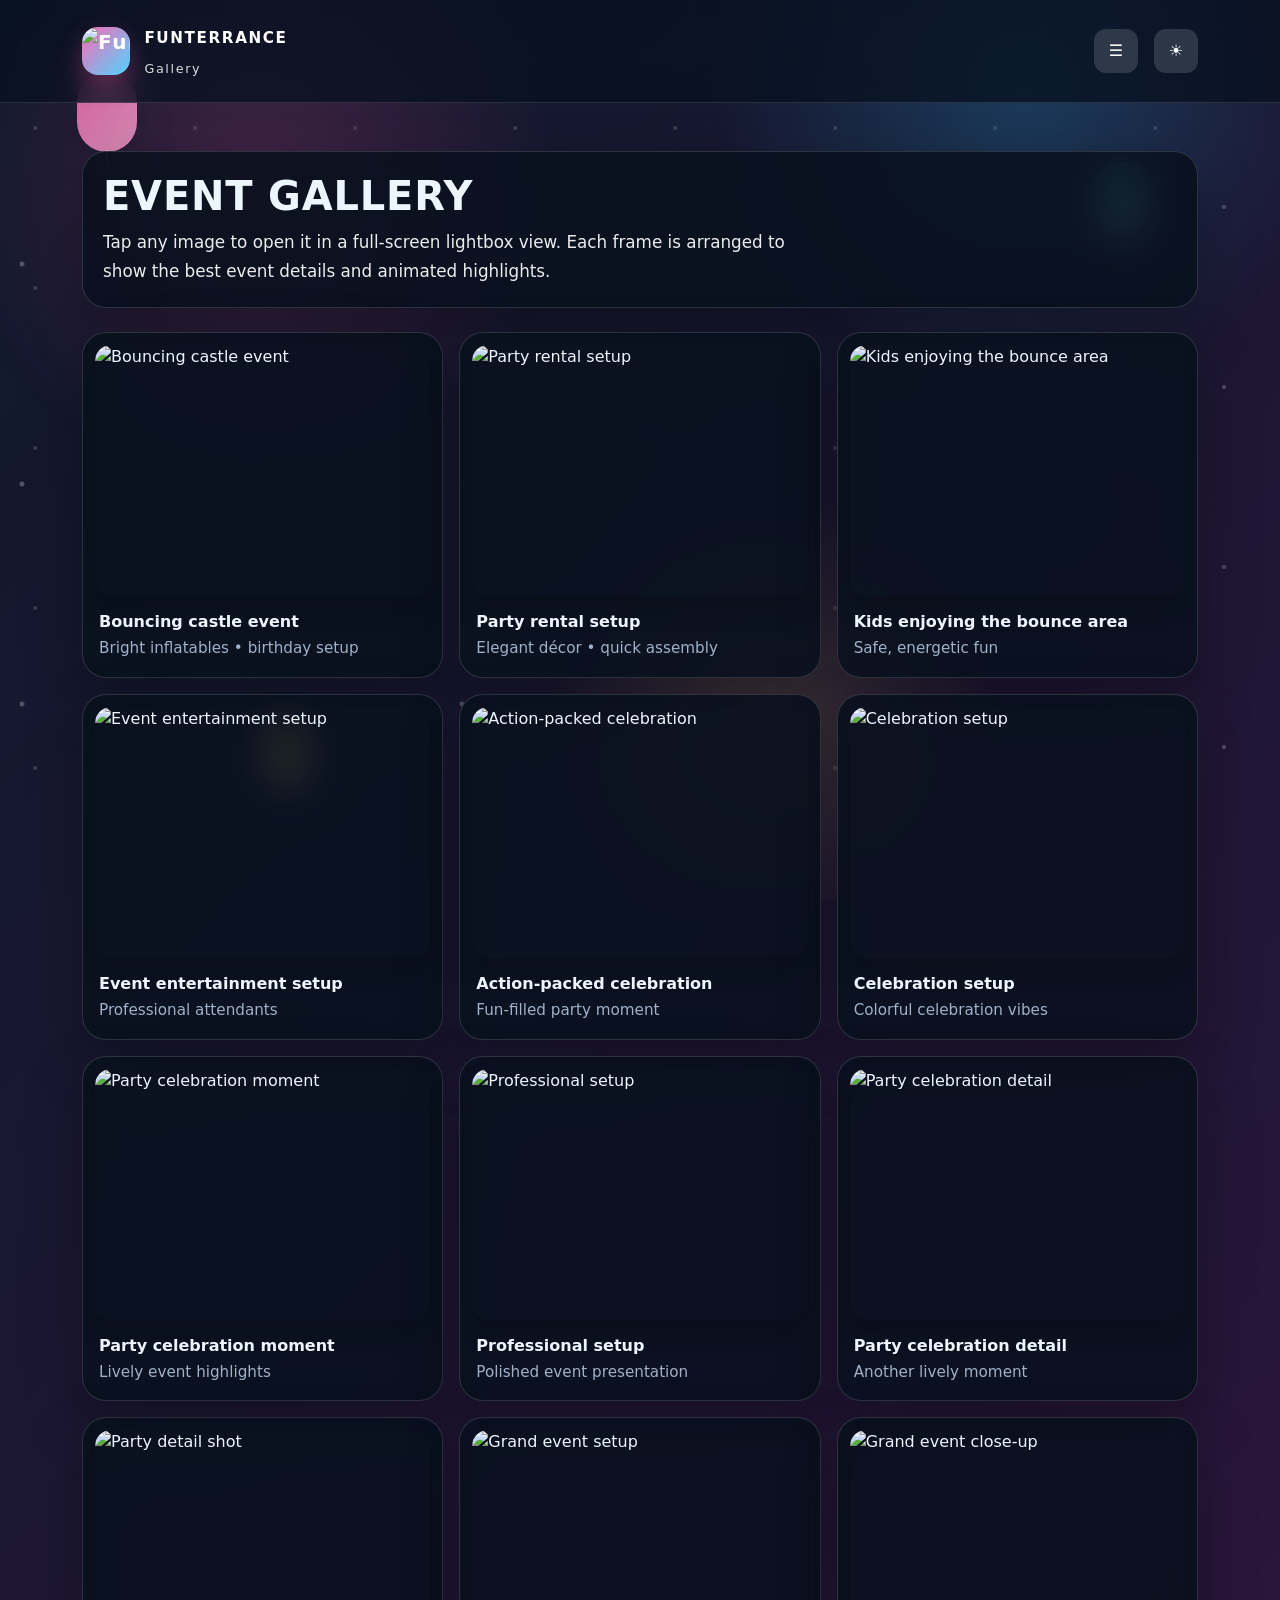
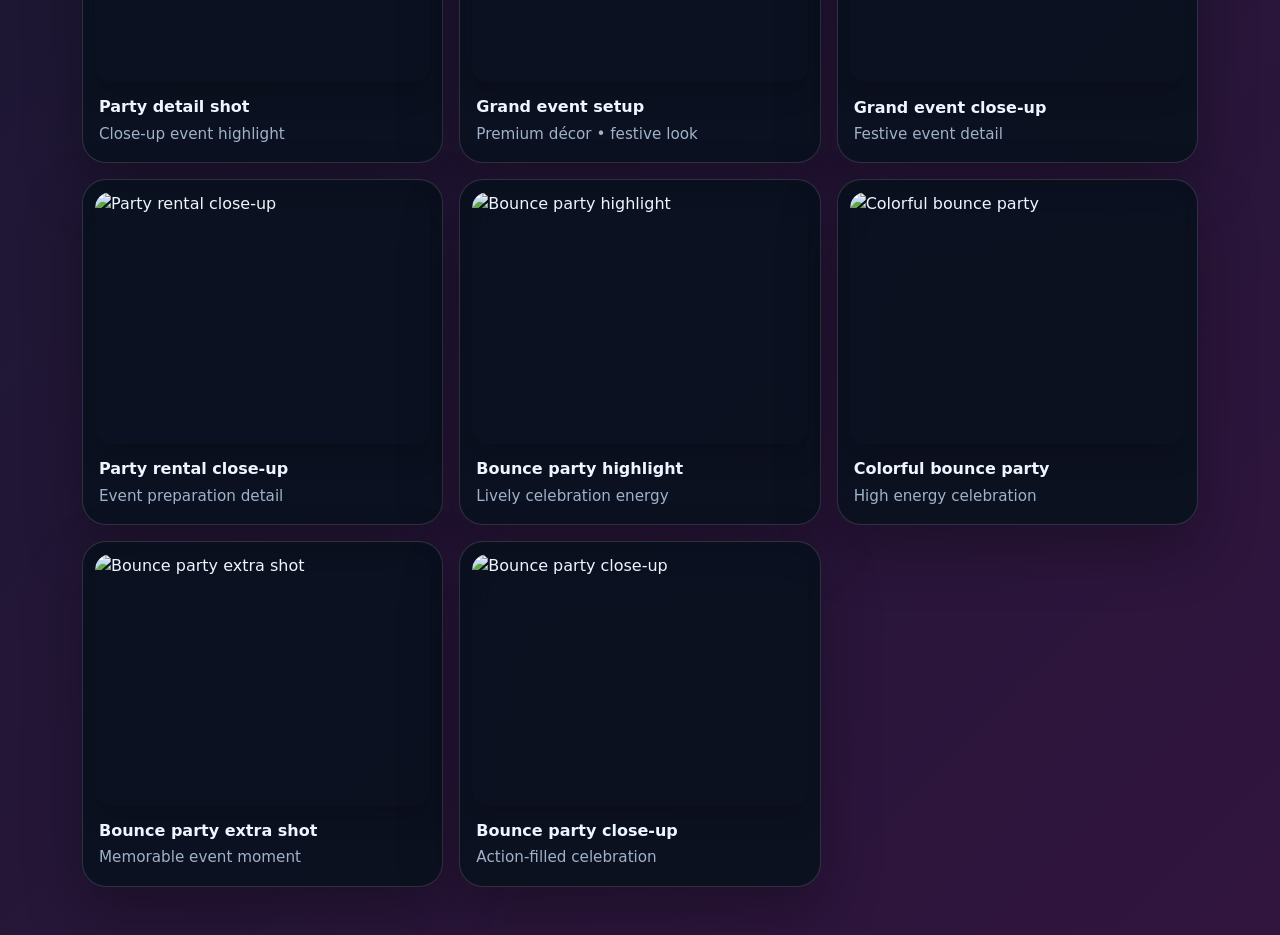
==== commit 73cac055: "Add files via upload" ====
--- a/gallery.html
+++ b/gallery.html
@@ -52,10 +52,12 @@
         <div class="gallery-card" data-lightbox="https://raw.githubusercontent.com/flippa52/chamberszone/main/Web%20Photos/WhatsApp%20Image%202026-01-06%20at%2001.54.04%20(2).jpeg" data-caption="Party rental setup" role="button" tabindex="0"><img src="https://raw.githubusercontent.com/flippa52/chamberszone/main/Web%20Photos/WhatsApp%20Image%202026-01-06%20at%2001.54.04%20(2).jpeg" alt="Party rental setup" /><div class="caption">Party rental setup</div><div class="meta">Elegant décor • quick assembly</div></div>
         <div class="gallery-card" data-lightbox="https://raw.githubusercontent.com/flippa52/masked-profile/main/WhatsApp%20Image%202026-01-06%20at%2001.54.04.jpeg" data-caption="Kids enjoying the bounce area" role="button" tabindex="0"><img src="https://raw.githubusercontent.com/flippa52/masked-profile/main/WhatsApp%20Image%202026-01-06%20at%2001.54.04.jpeg" alt="Kids enjoying the bounce area" /><div class="caption">Kids enjoying the bounce area</div><div class="meta">Safe, energetic fun</div></div>
         <div class="gallery-card" data-lightbox="https://raw.githubusercontent.com/flippa52/masked-profile/main/WhatsApp%20Image%202026-01-06%20at%2001.54.02.jpeg" data-caption="Event entertainment setup" role="button" tabindex="0"><img src="https://raw.githubusercontent.com/flippa52/masked-profile/main/WhatsApp%20Image%202026-01-06%20at%2001.54.02.jpeg" alt="Event entertainment setup" /><div class="caption">Event entertainment setup</div><div class="meta">Professional attendants</div></div>
+        <div class="gallery-card" data-lightbox="https://raw.githubusercontent.com/flippa52/masked-profile/main/WhatsApp%20Image%202026-01-06%20at%2001.54.01.jpeg" data-caption="Action-packed celebration" role="button" tabindex="0"><img src="https://raw.githubusercontent.com/flippa52/masked-profile/main/WhatsApp%20Image%202026-01-06%20at%2001.54.01.jpeg" alt="Action-packed celebration" /><div class="caption">Action-packed celebration</div><div class="meta">Fun-filled party moment</div></div>
         <div class="gallery-card" data-lightbox="https://raw.githubusercontent.com/flippa52/masked-profile/main/WhatsApp%20Image%202026-01-06%20at%2001.54.03%20(1).jpeg" data-caption="Celebration setup" role="button" tabindex="0"><img src="https://raw.githubusercontent.com/flippa52/masked-profile/main/WhatsApp%20Image%202026-01-06%20at%2001.54.03%20(1).jpeg" alt="Celebration setup" /><div class="caption">Celebration setup</div><div class="meta">Colorful celebration vibes</div></div>
         <div class="gallery-card" data-lightbox="https://raw.githubusercontent.com/flippa52/masked-profile/main/WhatsApp%20Image%202026-01-06%20at%2001.54.03.jpeg" data-caption="Party celebration moment" role="button" tabindex="0"><img src="https://raw.githubusercontent.com/flippa52/masked-profile/main/WhatsApp%20Image%202026-01-06%20at%2001.54.03.jpeg" alt="Party celebration moment" /><div class="caption">Party celebration moment</div><div class="meta">Lively event highlights</div></div>
         <div class="gallery-card" data-lightbox="https://raw.githubusercontent.com/flippa52/masked-profile/main/WhatsApp%20Image%202026-01-08%20at%2001.32.27.jpeg" data-caption="Professional setup" role="button" tabindex="0"><img src="https://raw.githubusercontent.com/flippa52/masked-profile/main/WhatsApp%20Image%202026-01-08%20at%2001.32.27.jpeg" alt="Professional setup" /><div class="caption">Professional setup</div><div class="meta">Polished event presentation</div></div>
         <div class="gallery-card" data-lightbox="https://raw.githubusercontent.com/flippa52/masked-profile/main/WhatsApp%20Image%202026-01-08%20at%2001.32.27%20(1).jpeg" data-caption="Party celebration detail" role="button" tabindex="0"><img src="https://raw.githubusercontent.com/flippa52/masked-profile/main/WhatsApp%20Image%202026-01-08%20at%2001.32.27%20(1).jpeg" alt="Party celebration detail" /><div class="caption">Party celebration detail</div><div class="meta">Another lively moment</div></div>
+        <div class="gallery-card" data-lightbox="https://raw.githubusercontent.com/flippa52/masked-profile/main/WhatsApp%20Image%202026-01-06%20at%2001.53.59%20(1).jpeg" data-caption="Party detail shot" role="button" tabindex="0"><img src="https://raw.githubusercontent.com/flippa52/masked-profile/main/WhatsApp%20Image%202026-01-06%20at%2001.53.59%20(1).jpeg" alt="Party detail shot" /><div class="caption">Party detail shot</div><div class="meta">Close-up event highlight</div></div>
     
         <div class="gallery-card" data-lightbox="https://raw.githubusercontent.com/flippa52/chamberszone/main/Web%20Photos/WhatsApp%20Image%202026-01-06%20at%2001.54.05.jpeg" data-caption="Grand event setup" role="button" tabindex="0"><img src="https://raw.githubusercontent.com/flippa52/chamberszone/main/Web%20Photos/WhatsApp%20Image%202026-01-06%20at%2001.54.05.jpeg" alt="Grand event setup" /><div class="caption">Grand event setup</div><div class="meta">Premium décor • festive look</div></div>
         <div class="gallery-card" data-lightbox="https://raw.githubusercontent.com/flippa52/masked-profile/main/WhatsApp%20Image%202026-01-06%20at%2001.54.05%20(1).jpeg" data-caption="Grand event close-up" role="button" tabindex="0"><img src="https://raw.githubusercontent.com/flippa52/masked-profile/main/WhatsApp%20Image%202026-01-06%20at%2001.54.05%20(1).jpeg" alt="Grand event close-up" /><div class="caption">Grand event close-up</div><div class="meta">Festive event detail</div></div>
